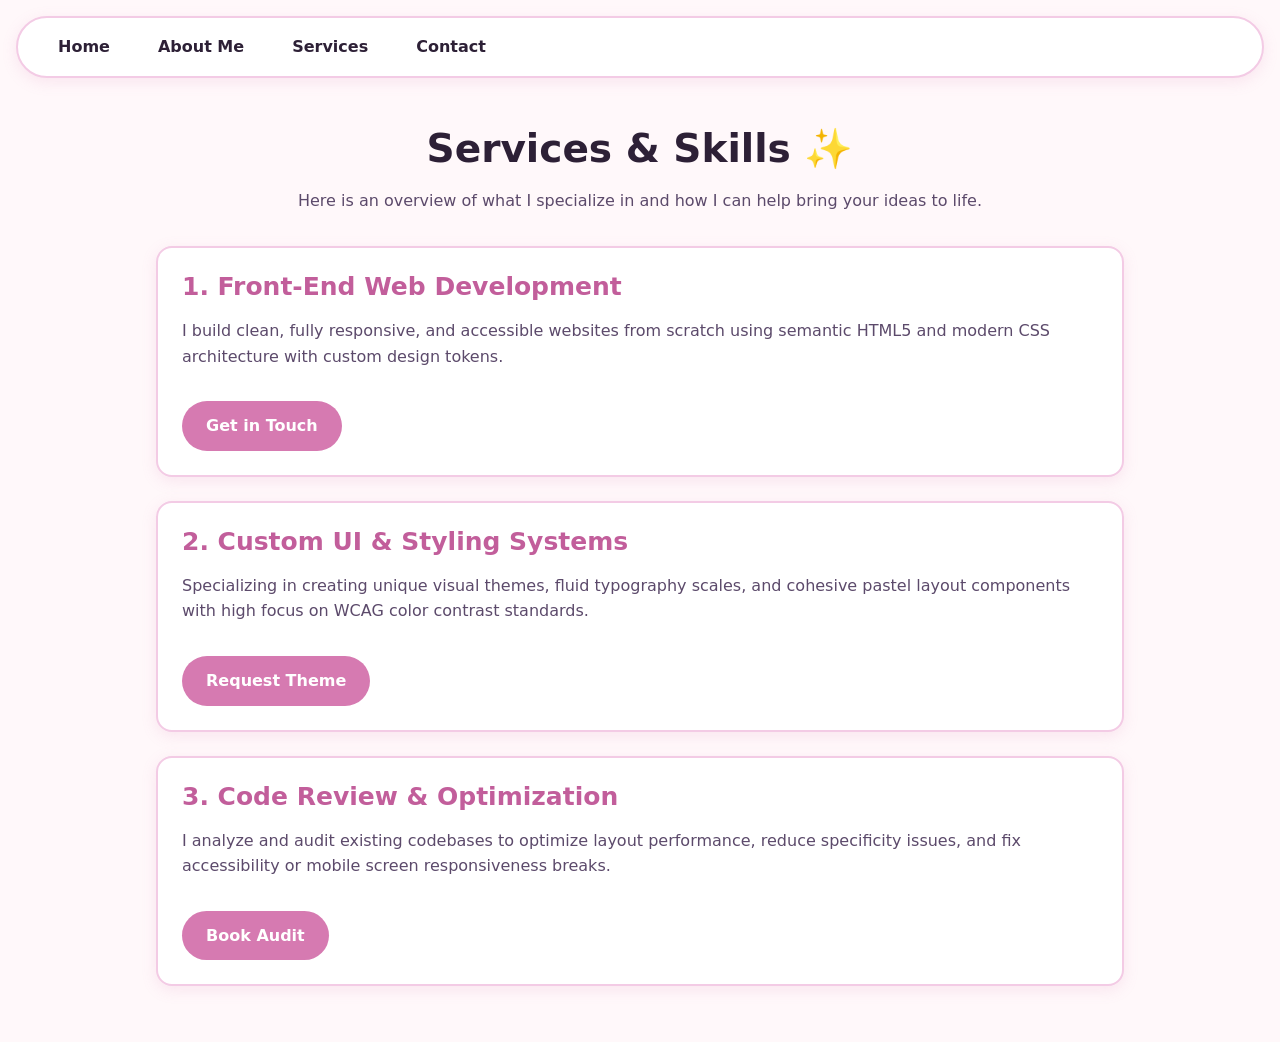
==== services.html @ 6fdb573b "Initial website commit" ====
<!DOCTYPE html>
<html lang="en">
<head>
  <meta charset="UTF-8">
  <meta name="viewport" content="width=device-width, initial-scale=1.0">
  <title>Services & Skills - My Personal Space</title>
  <!-- Link to your stylesheet -->
  <link rel="stylesheet" href="css/style.css">
</head>
<body>

  <!-- ==========================================================================
       NAVIGATION BAR
       ========================================================================== -->
  <header>
    <nav class="site-nav" aria-label="Main Navigation">
      <ul>
        <li><a href="index.html">Home</a></li>
        <li><a href="about.html">About Me</a></li>
        <li><a href="services.html" aria-current="page">Services</a></li>
        <li><a href="contact.html">Contact</a></li>
      </ul>
    </nav>
  </header>

  <!-- ==========================================================================
       MAIN CONTENT
       ========================================================================== -->
  <main>
    <h1>Services & Skills ✨</h1>
    <p>Here is an overview of what I specialize in and how I can help bring your ideas to life.</p>

    <!-- CARD 1: Web Design & Frontend -->
    <section class="card">
      <h2>1. Front-End Web Development</h2>
      <p>I build clean, fully responsive, and accessible websites from scratch using semantic HTML5 and modern CSS architecture with custom design tokens.</p>
      <a href="contact.html" class="btn">Get in Touch</a>
    </section>

    <!-- CARD 2: UI/UX & Styling -->
    <section class="card">
      <h2>2. Custom UI & Styling Systems</h2>
      <p>Specializing in creating unique visual themes, fluid typography scales, and cohesive pastel layout components with high focus on WCAG color contrast standards.</p>
      <a href="contact.html" class="btn">Request Theme</a>
    </section>

    <!-- CARD 3: Technical Consulting / Problem Solving -->
    <section class="card">
      <h2>3. Code Review & Optimization</h2>
      <p>I analyze and audit existing codebases to optimize layout performance, reduce specificity issues, and fix accessibility or mobile screen responsiveness breaks.</p>
      <a href="contact.html" class="btn">Book Audit</a>
    </section>

  </main>

</body>
</html>
---- css/style.css ----
/* ==========================================================================
   DESIGN TOKENS - CANDY PASTEL THEME
   ========================================================================== */
:root {
  /* --- Colour Roles --- */
  --clr-bg-main: #FFF8FA;          /* Marshmallow Cream */
  --clr-bg-card: #FFFFFF;          /* Pure White Card */
  --clr-bg-alt: #F0E6FF;           /* Soft Lavender */
  
  --clr-primary: #D67AB1;         /* Candy Pink (Darkened slightly for AA contrast) */
  --clr-primary-hover: #C25E9B;   /* Deep Candy Pink */
  --clr-secondary: #3D9981;       /* Mint Green (Darkened for AA contrast) */
  --clr-accent: #B08000;          /* Warm Honey Yellow (Darkened for AA contrast) */
  
  --clr-text-main: #2D2036;       /* Deep Berry Navy (High contrast body text) */
  --clr-text-muted: #5C4A6B;      /* Soft Berry Gray */
  --clr-border: #F3CBE5;          /* Soft Pink Border */

  /* --- Spacing Scale --- */
  --space-3xs: 0.25rem;  /* 4px */
  --space-2xs: 0.5rem;   /* 8px */
  --space-xs:  0.75rem;  /* 12px */
  --space-s:   1rem;     /* 16px */
  --space-m:   1.5rem;   /* 24px */
  --space-l:   2rem;     /* 32px */
  --space-xl:  3rem;     /* 48px */

  /* --- Type Scale --- */
  --font-family: 'Segoe UI', system-ui, -apple-system, sans-serif;
  --step--1: 0.875rem; /* 14px */
  --step-0:  1rem;     /* 16px Body */
  --step-1:  1.25rem;  /* 20px Subheading */
  --step-2:  1.563rem; /* 25px H3 */
  --step-3:  1.953rem; /* 31px H2 */
  --step-4:  2.441rem; /* 39px H1 */

  /* --- UI Tokens --- */
  --radius-s: 8px;
  --radius-m: 16px;
  --radius-pill: 999px;
  --shadow-soft: 0 4px 15px rgba(214, 122, 177, 0.15);
}

/* ==========================================================================
   BASE & TYPOGRAPHY
   ========================================================================== */
*, *::before, *::after {
  box-sizing: border-box;
  margin: 0;
  padding: 0;
}

body {
  font-family: var(--font-family);
  font-size: var(--step-0);
  line-height: 1.6;
  color: var(--clr-text-main);
  background-color: var(--clr-bg-main);
  padding: var(--space-s);
}

h1, h2, h3 {
  color: var(--clr-text-main);
  line-height: 1.2;
  margin-bottom: var(--space-s);
}

h1 { font-size: var(--step-4); }
h2 { font-size: var(--step-3); }
h3 { font-size: var(--step-2); }

p {
  margin-bottom: var(--space-m);
  color: var(--clr-text-muted);
}

/* ==========================================================================
   NAVIGATION
   ========================================================================== */
.site-nav {
  background: var(--clr-bg-card);
  padding: var(--space-s) var(--space-m);
  border-radius: var(--radius-pill);
  box-shadow: var(--shadow-soft);
  margin-bottom: var(--space-l);
  border: 2px solid var(--clr-border);
}

.site-nav ul {
  display: flex;
  gap: var(--space-s);
  list-style: none;
  flex-wrap: wrap;
}

.site-nav a {
  text-decoration: none;
  color: var(--clr-text-main);
  font-weight: 600;
  padding: var(--space-xs) var(--space-s);
  border-radius: var(--radius-pill);
  transition: all 0.2s ease-in-out;
}

/* Hover & Focus States */
.site-nav a:hover {
  background-color: var(--clr-bg-alt);
  color: var(--clr-primary);
}

.site-nav a:focus-visible {
  outline: 3px solid var(--clr-primary);
  outline-offset: 2px;
}

/* ==========================================================================
   REUSABLE COMPONENTS
   ========================================================================== */
/* Component 1: Candy Card */
.card {
  background-color: var(--clr-bg-card);
  border: 2px solid var(--clr-border);
  border-radius: var(--radius-m);
  padding: var(--space-m);
  box-shadow: var(--shadow-soft);
  margin-bottom: var(--space-m);
}

/* Component 2: Candy Button */
.btn {
  display: inline-block;
  font-family: inherit;
  font-size: var(--step-0);
  font-weight: 700;
  color: #FFFFFF;
  background-color: var(--clr-primary);
  border: none;
  padding: var(--space-xs) var(--space-m);
  border-radius: var(--radius-pill);
  cursor: pointer;
  text-decoration: none;
  transition: background-color 0.2s ease, transform 0.1s ease;
}

.btn:hover {
  background-color: var(--clr-primary-hover);
}

.btn:focus-visible {
  outline: 3px solid var(--clr-text-main);
  outline-offset: 3px;
}
/* ==========================================================================
   SERVICES PAGE LAYOUT
   ========================================================================== */

main {
  max-width: 1000px;
  margin: 0 auto;
  padding: var(--space-s);
}

main > h1 {
  text-align: center;
  margin-bottom: var(--space-s);
}

main > p {
  text-align: center;
  max-width: 700px;
  margin: 0 auto var(--space-l);
}

/* Service card headings */
.card h2 {
  font-size: var(--step-2);
  color: var(--clr-primary-hover);
}

/* Service card buttons */
.card .btn {
  margin-top: var(--space-2xs);
}

/* Keyboard and mouse interaction */
.btn:hover {
  transform: translateY(-2px);
}

.btn:active {
  transform: translateY(0);
}

/* Mobile layout */
@media (max-width: 600px) {
  body {
    padding: var(--space-xs);
  }

  h1 {
    font-size: var(--step-3);
  }

  .site-nav {
    border-radius: var(--radius-m);
    padding: var(--space-s);
  }

  .site-nav ul {
    gap: var(--space-2xs);
  }

  .site-nav a {
    display: inline-block;
    padding: var(--space-2xs) var(--space-xs);
  }

  main {
    padding: var(--space-2xs);
  }

  .card {
    padding: var(--space-s);
  }

  .card h2 {
    font-size: var(--step-1);
  }
}
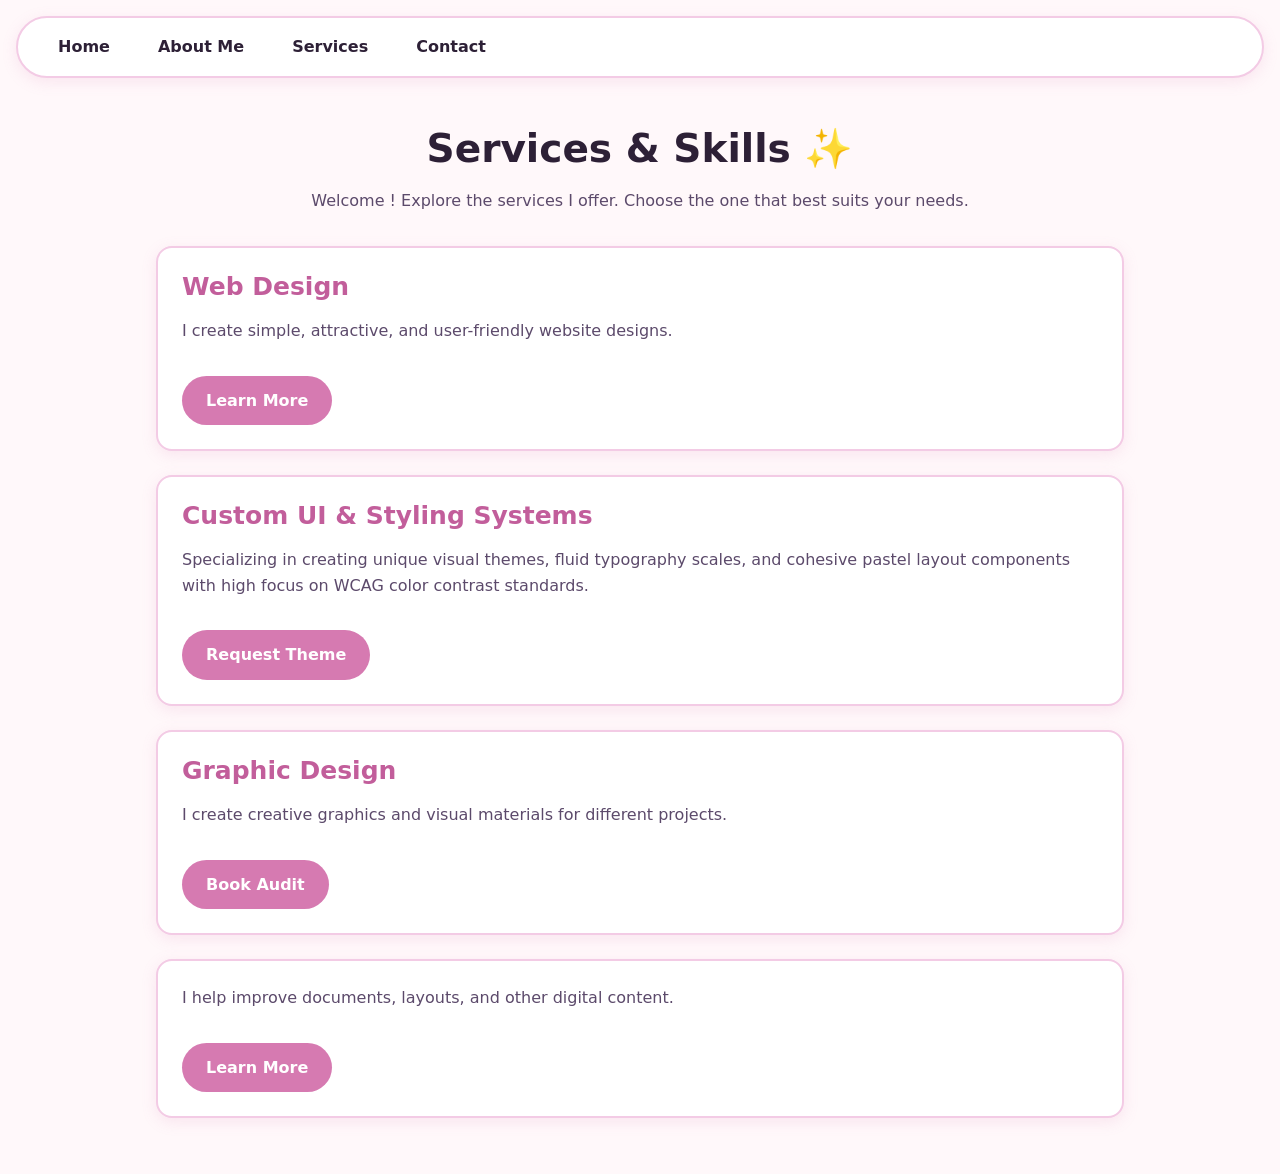
==== commit c0b7d19f: "Update responsive styles and layout code" ====
--- a/services.html
+++ b/services.html
@@ -28,30 +28,42 @@
        ========================================================================== -->
   <main>
     <h1>Services & Skills ✨</h1>
-    <p>Here is an overview of what I specialize in and how I can help bring your ideas to life.</p>
+    <p>Welcome ! Explore the services I offer.
+      Choose the one that best suits your needs.
+    </p>
+
+
 
     <!-- CARD 1: Web Design & Frontend -->
     <section class="card">
-      <h2>1. Front-End Web Development</h2>
-      <p>I build clean, fully responsive, and accessible websites from scratch using semantic HTML5 and modern CSS architecture with custom design tokens.</p>
-      <a href="contact.html" class="btn">Get in Touch</a>
+      <h2>Web Design</h2>
+      <p>I create simple, attractive, and user-friendly website designs. </p>
+      <a href="contact.html" class="btn">Learn More</a>
     </section>
 
     <!-- CARD 2: UI/UX & Styling -->
     <section class="card">
-      <h2>2. Custom UI & Styling Systems</h2>
+      <h2>Custom UI & Styling Systems</h2>
       <p>Specializing in creating unique visual themes, fluid typography scales, and cohesive pastel layout components with high focus on WCAG color contrast standards.</p>
       <a href="contact.html" class="btn">Request Theme</a>
     </section>
 
     <!-- CARD 3: Technical Consulting / Problem Solving -->
     <section class="card">
-      <h2>3. Code Review & Optimization</h2>
-      <p>I analyze and audit existing codebases to optimize layout performance, reduce specificity issues, and fix accessibility or mobile screen responsiveness breaks.</p>
+      <h2>Graphic Design</h2>
+      <p>
+        I create creative graphics and visual materials for different projects.
+      </p>
       <a href="contact.html" class="btn">Book Audit</a>
     </section>
 
-  </main>
+    <section class="card">
+    <p>
+      I help improve documents, layouts, and other digital content.
+    </p>
+    <a href="contact.html" class="btn">Learn More</a>
+  </section>
+
 
 </body>
 </html>
--- a/css/style.css
+++ b/css/style.css
@@ -225,5 +225,40 @@
 
   .card h2 {
     font-size: var(--step-1);
-  }
-}+
+  /* ==========================================================================
+   SERVICES CONTENT - CSS GRID
+   ========================================================================== */
+
+.services-grid {
+    display: grid;
+    grid-template-columns: repeat(3, 1fr);
+    gap: var(--space-m);
+    align-items: stretch;
+}
+
+.services-grid .card {
+    margin-bottom: 0;
+    display: flex;
+    flex-direction: column;
+}
+
+.services-grid .card .btn {
+    align-self: flex-start;
+    margin-top: auto;
+}
+
+/* Tablet layout */
+@media (max-width: 768px) {
+    .services-grid {
+        grid-template-columns: repeat(2, 1fr);
+    }
+}
+
+/* Mobile layout */
+@media (max-width: 480px) {
+    .services-grid {
+        grid-template-columns: 1fr;
+  }
+
+}}}
